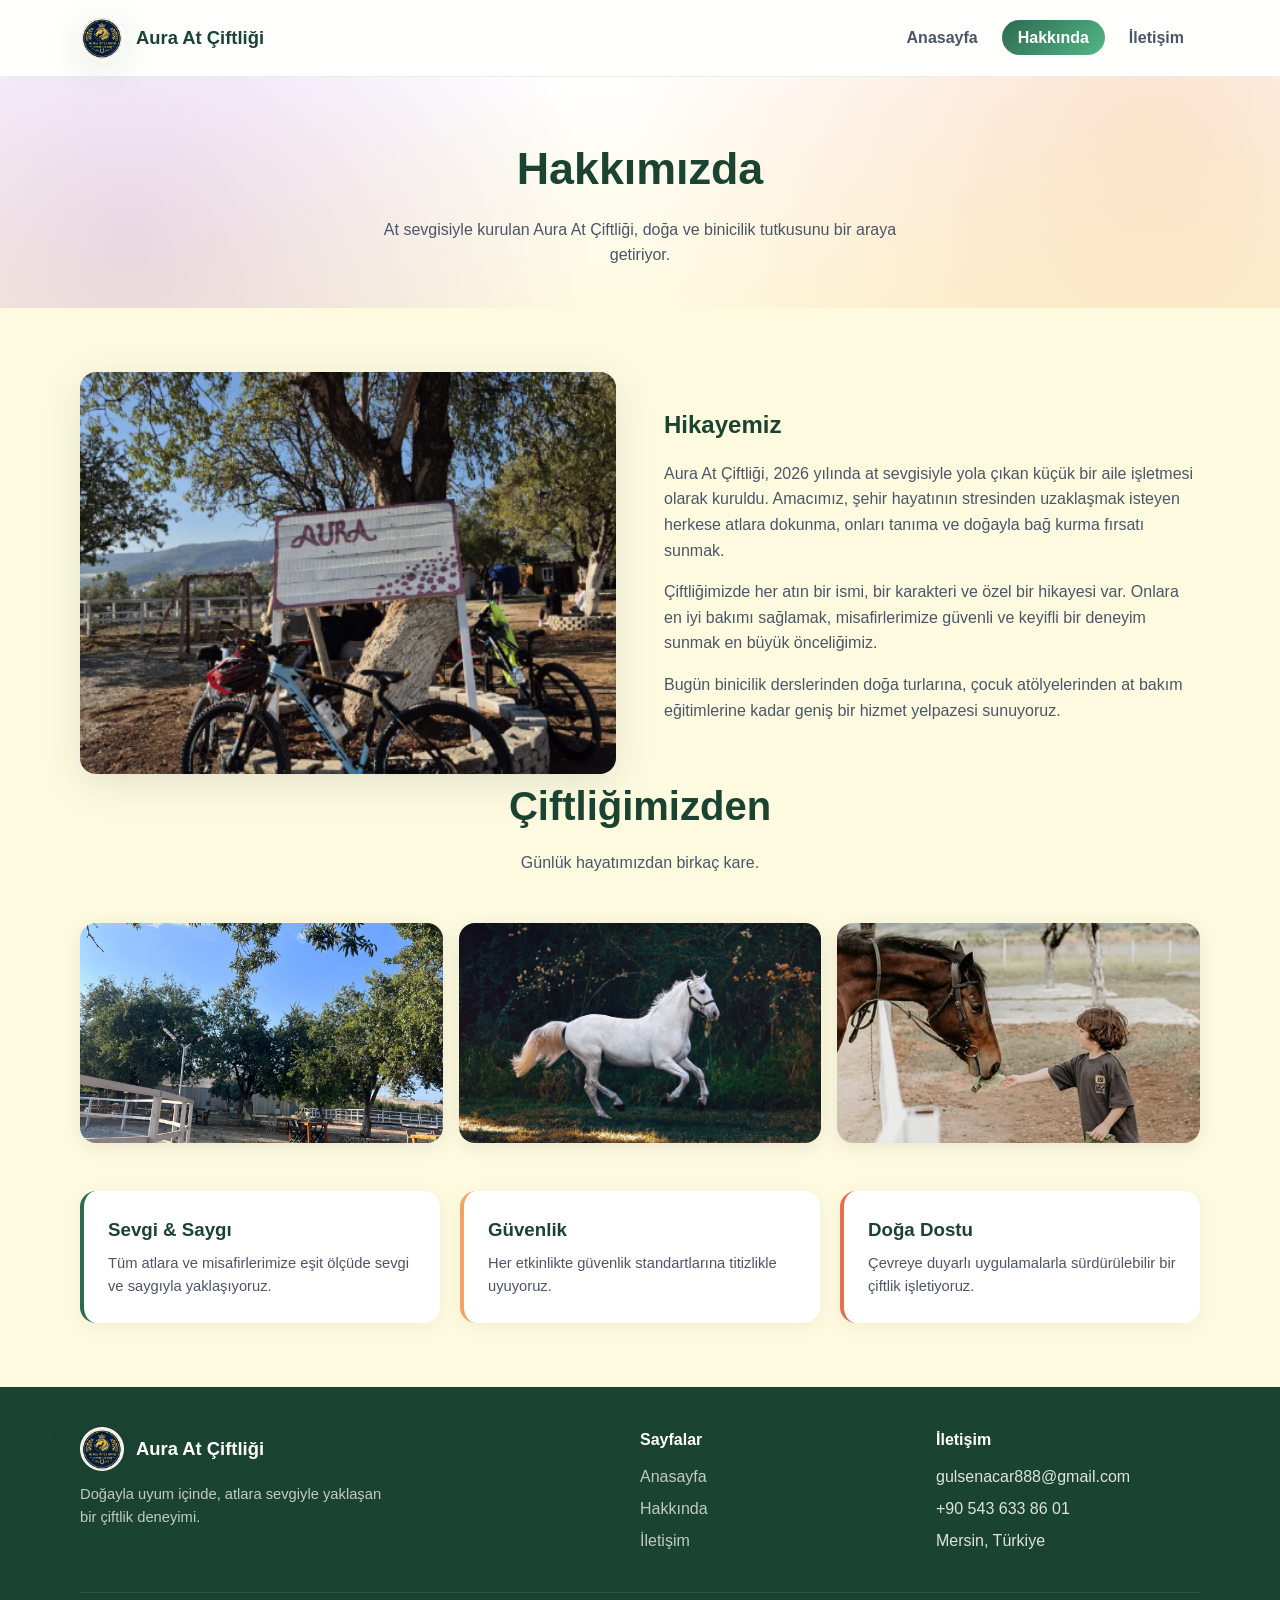
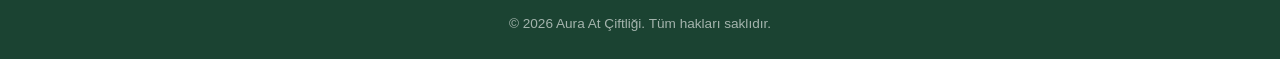
==== hakkimda.html @ 34ac8ce4 "Aura At Ciftligi statik web sitesini ekle Co-authored-by: Cursor <cursoragent@cursor.com>" ====
<!DOCTYPE html>
<html lang="tr">
<head>
  <meta charset="UTF-8">
  <meta name="viewport" content="width=device-width, initial-scale=1.0">
  <meta name="description" content="Aura At Çiftliği hakkında — hikayemiz, değerlerimiz ve misyonumuz.">
  <title>Aura At Çiftliği | Hakkında</title>
  <link rel="stylesheet" href="css/style.css">
</head>
<body>
  <header class="site-header">
    <div class="container header-inner">
      <a href="index.html" class="logo">
        <img src="images/logo.jpg" alt="" class="logo-image">
        Aura At Çiftliği
      </a>
      <button class="menu-toggle" aria-label="Menüyü aç/kapat">☰</button>
      <nav>
        <ul class="nav-list">
          <li><a href="index.html">Anasayfa</a></li>
          <li><a href="hakkimda.html" class="active">Hakkında</a></li>
          <li><a href="iletisim.html">İletişim</a></li>
        </ul>
      </nav>
    </div>
  </header>

  <main>
    <section class="page-header">
      <div class="container">
        <h1>Hakkımızda</h1>
        <p>At sevgisiyle kurulan Aura At Çiftliği, doğa ve binicilik tutkusunu bir araya getiriyor.</p>
      </div>
    </section>

    <section>
      <div class="container about-grid">
        <figure class="about-image">
          <img src="images/about.png" alt="Aura At Çiftliği'nde bir at">
        </figure>
        <div class="about-content">
          <h2>Hikayemiz</h2>
          <p>
            Aura At Çiftliği, 2026 yılında at sevgisiyle yola çıkan küçük bir aile işletmesi olarak kuruldu.
            Amacımız, şehir hayatının stresinden uzaklaşmak isteyen herkese atlara dokunma, onları tanıma
            ve doğayla bağ kurma fırsatı sunmak.
          </p>
          <p>
            Çiftliğimizde her atın bir ismi, bir karakteri ve özel bir hikayesi var. Onlara en iyi bakımı
            sağlamak, misafirlerimize güvenli ve keyifli bir deneyim sunmak en büyük önceliğimiz.
          </p>
          <p>
            Bugün binicilik derslerinden doğa turlarına, çocuk atölyelerinden at bakım eğitimlerine kadar
            geniş bir hizmet yelpazesi sunuyoruz.
          </p>
        </div>
      </div>

      <div class="container gallery-inline">
        <div class="section-title">
          <h2>Çiftliğimizden</h2>
          <p>Günlük hayatımızdan birkaç kare.</p>
        </div>
        <div class="gallery-grid gallery-grid-compact">
          <figure class="gallery-item">
            <img src="images/stable.jpg" alt="Ahır alanı">
          </figure>
          <figure class="gallery-item">
            <img src="images/nature-tour.jpg" alt="Çiftlik manzarası">
          </figure>
          <figure class="gallery-item">
            <img src="images/family.png" alt="Atlar ve misafirler">
          </figure>
        </div>
      </div>

      <div class="container">
        <div class="values-grid">
          <div class="value-item">
            <h3>Sevgi &amp; Saygı</h3>
            <p>Tüm atlara ve misafirlerimize eşit ölçüde sevgi ve saygıyla yaklaşıyoruz.</p>
          </div>
          <div class="value-item">
            <h3>Güvenlik</h3>
            <p>Her etkinlikte güvenlik standartlarına titizlikle uyuyoruz.</p>
          </div>
          <div class="value-item">
            <h3>Doğa Dostu</h3>
            <p>Çevreye duyarlı uygulamalarla sürdürülebilir bir çiftlik işletiyoruz.</p>
          </div>
        </div>
      </div>
    </section>
  </main>

  <footer class="site-footer">
    <div class="container">
      <div class="footer-grid">
        <div class="footer-brand">
          <div class="logo">
            <img src="images/logo.jpg" alt="" class="logo-image">
            Aura At Çiftliği
          </div>
          <p>Doğayla uyum içinde, atlara sevgiyle yaklaşan bir çiftlik deneyimi.</p>
        </div>
        <div class="footer-links">
          <h4>Sayfalar</h4>
          <ul>
            <li><a href="index.html">Anasayfa</a></li>
            <li><a href="hakkimda.html">Hakkında</a></li>
            <li><a href="iletisim.html">İletişim</a></li>
          </ul>
        </div>
        <div class="footer-links">
          <h4>İletişim</h4>
          <ul>
            <li>gulsenacar888@gmail.com</li>
            <li>+90 543 633 86 01</li>
            <li>Mersin, Türkiye</li>
          </ul>
        </div>
      </div>
      <div class="footer-bottom">
        &copy; 2026 Aura At Çiftliği. Tüm hakları saklıdır.
      </div>
    </div>
  </footer>

  <script src="js/main.js"></script>
</body>
</html>
---- css/style.css ----
:root {
  --green-dark: #1b4332;
  --green: #2d6a4f;
  --green-light: #52b788;
  --gold: #f4a261;
  --coral: #e76f51;
  --purple: #7209b7;
  --sky: #4895ef;
  --cream: #fefae0;
  --white: #ffffff;
  --text: #1a1a2e;
  --text-muted: #4a5568;
  --shadow: 0 10px 40px rgba(27, 67, 50, 0.12);
  --radius: 16px;
}

*,
*::before,
*::after {
  box-sizing: border-box;
  margin: 0;
  padding: 0;
}

html {
  scroll-behavior: smooth;
}

body {
  font-family: "Segoe UI", Tahoma, Geneva, Verdana, sans-serif;
  color: var(--text);
  background: var(--cream);
  line-height: 1.6;
  min-height: 100vh;
  display: flex;
  flex-direction: column;
}

img {
  max-width: 100%;
  display: block;
}

a {
  color: inherit;
  text-decoration: none;
}

.container {
  width: min(1120px, 92%);
  margin: 0 auto;
}

/* Header */
.site-header {
  position: sticky;
  top: 0;
  z-index: 100;
  background: rgba(255, 255, 255, 0.92);
  backdrop-filter: blur(12px);
  border-bottom: 1px solid rgba(45, 106, 79, 0.1);
}

.header-inner {
  display: flex;
  align-items: center;
  justify-content: space-between;
  padding: 1rem 0;
  gap: 1rem;
}

.logo {
  display: flex;
  align-items: center;
  gap: 0.75rem;
  font-weight: 700;
  font-size: 1.15rem;
  color: var(--green-dark);
}

.logo-icon,
.logo-image {
  width: 44px;
  height: 44px;
  border-radius: 50%;
  flex-shrink: 0;
  box-shadow: var(--shadow);
}

.logo-icon {
  background: linear-gradient(135deg, var(--green), var(--gold));
  display: grid;
  place-items: center;
  font-size: 1.4rem;
}

.logo-image {
  object-fit: cover;
}

.nav-list {
  display: flex;
  list-style: none;
  gap: 0.5rem;
}

.nav-list a {
  padding: 0.55rem 1rem;
  border-radius: 999px;
  font-weight: 600;
  color: var(--text-muted);
  transition: all 0.25s ease;
}

.nav-list a:hover,
.nav-list a.active {
  background: linear-gradient(135deg, var(--green), var(--green-light));
  color: var(--white);
}

.menu-toggle {
  display: none;
  background: none;
  border: none;
  font-size: 1.6rem;
  cursor: pointer;
  color: var(--green-dark);
}

/* Hero */
.hero {
  padding: 4.5rem 0 5rem;
  background:
    radial-gradient(circle at 85% 15%, rgba(244, 162, 97, 0.35), transparent 45%),
    radial-gradient(circle at 10% 80%, rgba(114, 9, 183, 0.18), transparent 40%),
    radial-gradient(circle at 50% 0%, rgba(72, 149, 239, 0.15), transparent 50%),
    linear-gradient(180deg, #fff 0%, var(--cream) 100%);
}

.hero-grid {
  display: grid;
  grid-template-columns: 1.1fr 0.9fr;
  gap: 3rem;
  align-items: center;
}

.hero-badge {
  display: inline-block;
  padding: 0.4rem 1rem;
  border-radius: 999px;
  background: linear-gradient(135deg, var(--coral), var(--gold));
  color: var(--white);
  font-size: 0.85rem;
  font-weight: 700;
  letter-spacing: 0.03em;
  margin-bottom: 1rem;
}

.hero h1 {
  font-size: clamp(2.2rem, 5vw, 3.5rem);
  line-height: 1.15;
  color: var(--green-dark);
  margin-bottom: 1rem;
}

.hero h1 span {
  background: linear-gradient(135deg, var(--green), var(--sky));
  -webkit-background-clip: text;
  background-clip: text;
  color: transparent;
}

.hero-text {
  font-size: 1.1rem;
  color: var(--text-muted);
  margin-bottom: 2rem;
  max-width: 540px;
}

.hero-actions {
  display: flex;
  flex-wrap: wrap;
  gap: 1rem;
}

.btn {
  display: inline-flex;
  align-items: center;
  justify-content: center;
  padding: 0.85rem 1.6rem;
  border-radius: 999px;
  font-weight: 700;
  border: none;
  cursor: pointer;
  transition: transform 0.2s ease, box-shadow 0.2s ease;
}

.btn:hover {
  transform: translateY(-2px);
}

.btn-primary {
  background: linear-gradient(135deg, var(--green), var(--green-light));
  color: var(--white);
  box-shadow: 0 8px 24px rgba(45, 106, 79, 0.3);
}

.btn-secondary {
  background: var(--white);
  color: var(--green-dark);
  border: 2px solid var(--green);
}

.hero-visual {
  position: relative;
}

.hero-card {
  background: var(--white);
  border-radius: var(--radius);
  padding: 2rem;
  box-shadow: var(--shadow);
  border: 1px solid rgba(45, 106, 79, 0.08);
}

.hero-card-top {
  height: 220px;
  border-radius: calc(var(--radius) - 4px);
  overflow: hidden;
  margin-bottom: 1.5rem;
}

.hero-photo {
  width: 100%;
  height: 100%;
  object-fit: cover;
}

.hero-stats {
  display: grid;
  grid-template-columns: repeat(3, 1fr);
  gap: 1rem;
  text-align: center;
}

.stat-value {
  font-size: 1.5rem;
  font-weight: 800;
  color: var(--green);
}

.stat-label {
  font-size: 0.8rem;
  color: var(--text-muted);
}

/* Sections */
section {
  padding: 4rem 0;
}

.section-title {
  text-align: center;
  margin-bottom: 3rem;
}

.section-title h2 {
  font-size: clamp(1.8rem, 4vw, 2.5rem);
  color: var(--green-dark);
  margin-bottom: 0.75rem;
}

.section-title p {
  color: var(--text-muted);
  max-width: 600px;
  margin: 0 auto;
}

.features {
  background: var(--white);
}

.feature-grid {
  display: grid;
  grid-template-columns: repeat(auto-fit, minmax(240px, 1fr));
  gap: 1.5rem;
}

.feature-card {
  padding: 0;
  border-radius: var(--radius);
  background: var(--cream);
  border: 1px solid rgba(45, 106, 79, 0.08);
  transition: transform 0.25s ease, box-shadow 0.25s ease;
  overflow: hidden;
}

.feature-photo {
  width: 100%;
  height: 180px;
  object-fit: cover;
}

.feature-card h3,
.feature-card p {
  padding: 0 1.5rem;
}

.feature-card h3 {
  margin-top: 1.25rem;
}

.feature-card p {
  padding-bottom: 1.5rem;
}

.feature-card:hover {
  transform: translateY(-4px);
  box-shadow: var(--shadow);
}

.feature-card h3 {
  margin-bottom: 0.5rem;
  color: var(--green-dark);
}

.feature-card p {
  color: var(--text-muted);
  font-size: 0.95rem;
}

.cta-banner {
  background: linear-gradient(135deg, var(--green-dark), var(--green), var(--sky));
  color: var(--white);
  text-align: center;
  padding: 3.5rem 2rem;
  border-radius: var(--radius);
  margin: 0 auto;
  max-width: 900px;
}

.cta-banner h2 {
  font-size: clamp(1.6rem, 3vw, 2.2rem);
  margin-bottom: 0.75rem;
}

.cta-banner p {
  opacity: 0.92;
  margin-bottom: 1.5rem;
}

.cta-banner .btn-primary {
  background: var(--white);
  color: var(--green-dark);
}

/* Page header (inner pages) */
.page-header {
  padding: 3.5rem 0 2.5rem;
  background:
    radial-gradient(circle at 90% 20%, rgba(244, 162, 97, 0.3), transparent 45%),
    radial-gradient(circle at 10% 70%, rgba(114, 9, 183, 0.15), transparent 40%),
    linear-gradient(180deg, #fff, var(--cream));
  text-align: center;
}

.page-header h1 {
  font-size: clamp(2rem, 4vw, 2.8rem);
  color: var(--green-dark);
  margin-bottom: 0.75rem;
}

.page-header p {
  color: var(--text-muted);
  max-width: 560px;
  margin: 0 auto;
}

/* About page */
.about-grid {
  display: grid;
  grid-template-columns: 1fr 1fr;
  gap: 3rem;
  align-items: center;
}

.about-image {
  aspect-ratio: 4 / 3;
  border-radius: var(--radius);
  overflow: hidden;
  box-shadow: var(--shadow);
  margin: 0;
}

.about-image img {
  width: 100%;
  height: 100%;
  object-fit: cover;
}

.gallery {
  background: var(--white);
}

.gallery-inline {
  margin-bottom: 1rem;
}

.gallery-grid {
  display: grid;
  grid-template-columns: repeat(4, 1fr);
  grid-auto-rows: 200px;
  gap: 1rem;
}

.gallery-grid-compact {
  grid-template-columns: repeat(3, 1fr);
  grid-auto-rows: 220px;
}

.gallery-item {
  margin: 0;
  border-radius: var(--radius);
  overflow: hidden;
  box-shadow: 0 4px 20px rgba(0, 0, 0, 0.08);
}

.gallery-item img {
  width: 100%;
  height: 100%;
  object-fit: cover;
  transition: transform 0.35s ease;
}

.gallery-item:hover img {
  transform: scale(1.05);
}

.gallery-item-large {
  grid-column: span 2;
  grid-row: span 2;
}

.gallery-item-wide {
  grid-column: span 2;
}

.about-content h2 {
  color: var(--green-dark);
  margin-bottom: 1rem;
}

.about-content p {
  color: var(--text-muted);
  margin-bottom: 1rem;
}

.values-grid {
  display: grid;
  grid-template-columns: repeat(auto-fit, minmax(200px, 1fr));
  gap: 1.25rem;
  margin-top: 3rem;
}

.value-item {
  padding: 1.5rem;
  border-radius: var(--radius);
  background: var(--white);
  border-left: 4px solid var(--green);
  box-shadow: 0 4px 20px rgba(0, 0, 0, 0.05);
}

.value-item:nth-child(2) { border-color: var(--gold); }
.value-item:nth-child(3) { border-color: var(--coral); }

.value-item h3 {
  color: var(--green-dark);
  margin-bottom: 0.4rem;
}

.value-item p {
  color: var(--text-muted);
  font-size: 0.92rem;
}

/* Contact page */
.contact-grid {
  display: grid;
  grid-template-columns: 1fr 1.2fr;
  gap: 2.5rem;
}

.contact-info {
  display: flex;
  flex-direction: column;
  gap: 1.25rem;
}

.info-card {
  padding: 1.5rem;
  border-radius: var(--radius);
  background: var(--white);
  box-shadow: 0 4px 20px rgba(0, 0, 0, 0.05);
  display: flex;
  gap: 1rem;
  align-items: flex-start;
}

.info-icon {
  width: 48px;
  height: 48px;
  border-radius: 12px;
  display: grid;
  place-items: center;
  font-size: 1.3rem;
  flex-shrink: 0;
}

.info-card:nth-child(1) .info-icon { background: rgba(45, 106, 79, 0.15); }
.info-card:nth-child(2) .info-icon { background: rgba(244, 162, 97, 0.25); }
.info-card:nth-child(3) .info-icon { background: rgba(72, 149, 239, 0.15); }

.info-card h3 {
  font-size: 1rem;
  color: var(--green-dark);
  margin-bottom: 0.25rem;
}

.info-card p {
  color: var(--text-muted);
  font-size: 0.95rem;
}

.contact-form {
  background: var(--white);
  padding: 2rem;
  border-radius: var(--radius);
  box-shadow: var(--shadow);
}

.contact-form h2 {
  color: var(--green-dark);
  margin-bottom: 1.5rem;
}

.form-group {
  margin-bottom: 1.25rem;
}

.form-group label {
  display: block;
  font-weight: 600;
  margin-bottom: 0.4rem;
  color: var(--green-dark);
  font-size: 0.9rem;
}

.form-group input,
.form-group textarea,
.form-group select {
  width: 100%;
  padding: 0.85rem 1rem;
  border: 2px solid rgba(45, 106, 79, 0.15);
  border-radius: 12px;
  font: inherit;
  background: var(--cream);
  transition: border-color 0.2s ease;
}

.form-group input:focus,
.form-group textarea:focus,
.form-group select:focus {
  outline: none;
  border-color: var(--green);
}

.form-group textarea {
  min-height: 140px;
  resize: vertical;
}

.form-success {
  display: none;
  margin-top: 1rem;
  padding: 1rem;
  border-radius: 12px;
  background: rgba(82, 183, 136, 0.15);
  color: var(--green-dark);
  font-weight: 600;
}

.form-success.show {
  display: block;
}

.form-error {
  display: none;
  margin-top: 1rem;
  padding: 1rem;
  border-radius: 12px;
  background: rgba(231, 111, 81, 0.15);
  color: #9b2226;
  font-weight: 600;
}

.form-error.show {
  display: block;
}

.btn:disabled {
  opacity: 0.7;
  cursor: not-allowed;
  transform: none;
}

.honeypot {
  position: absolute;
  left: -9999px;
  width: 1px;
  height: 1px;
  overflow: hidden;
  opacity: 0;
  pointer-events: none;
}

.form-privacy {
  margin-top: 1rem;
  font-size: 0.82rem;
  color: var(--text-muted);
}

/* Footer */
.site-footer {
  margin-top: auto;
  background: var(--green-dark);
  color: rgba(255, 255, 255, 0.85);
  padding: 2.5rem 0 1.5rem;
}

.footer-grid {
  display: grid;
  grid-template-columns: 2fr 1fr 1fr;
  gap: 2rem;
  margin-bottom: 2rem;
}

.footer-brand .logo {
  color: var(--white);
  margin-bottom: 0.75rem;
}

.footer-brand p {
  font-size: 0.92rem;
  opacity: 0.85;
  max-width: 320px;
}

.footer-links h4 {
  margin-bottom: 0.75rem;
  color: var(--white);
}

.footer-links ul {
  list-style: none;
}

.footer-links li {
  margin-bottom: 0.4rem;
}

.footer-links a {
  opacity: 0.85;
  transition: opacity 0.2s ease;
}

.footer-links a:hover {
  opacity: 1;
  color: var(--gold);
}

.footer-bottom {
  border-top: 1px solid rgba(255, 255, 255, 0.12);
  padding-top: 1.25rem;
  text-align: center;
  font-size: 0.85rem;
  opacity: 0.7;
}

/* Responsive */
@media (max-width: 900px) {
  .hero-grid,
  .about-grid,
  .contact-grid,
  .footer-grid {
    grid-template-columns: 1fr;
  }

  .hero-visual {
    order: -1;
  }

  .gallery-grid {
    grid-template-columns: repeat(2, 1fr);
    grid-auto-rows: 180px;
  }

  .gallery-item-large,
  .gallery-item-wide {
    grid-column: span 2;
    grid-row: span 1;
  }

  .gallery-grid-compact {
    grid-template-columns: 1fr;
  }
}

@media (max-width: 640px) {
  .menu-toggle {
    display: block;
  }

  .nav-list {
    position: absolute;
    top: 100%;
    left: 0;
    right: 0;
    flex-direction: column;
    background: var(--white);
    padding: 1rem;
    border-bottom: 1px solid rgba(45, 106, 79, 0.1);
    display: none;
  }

  .nav-list.open {
    display: flex;
  }

  .site-header .container {
    position: relative;
  }

  .hero-stats {
    grid-template-columns: 1fr;
  }
}
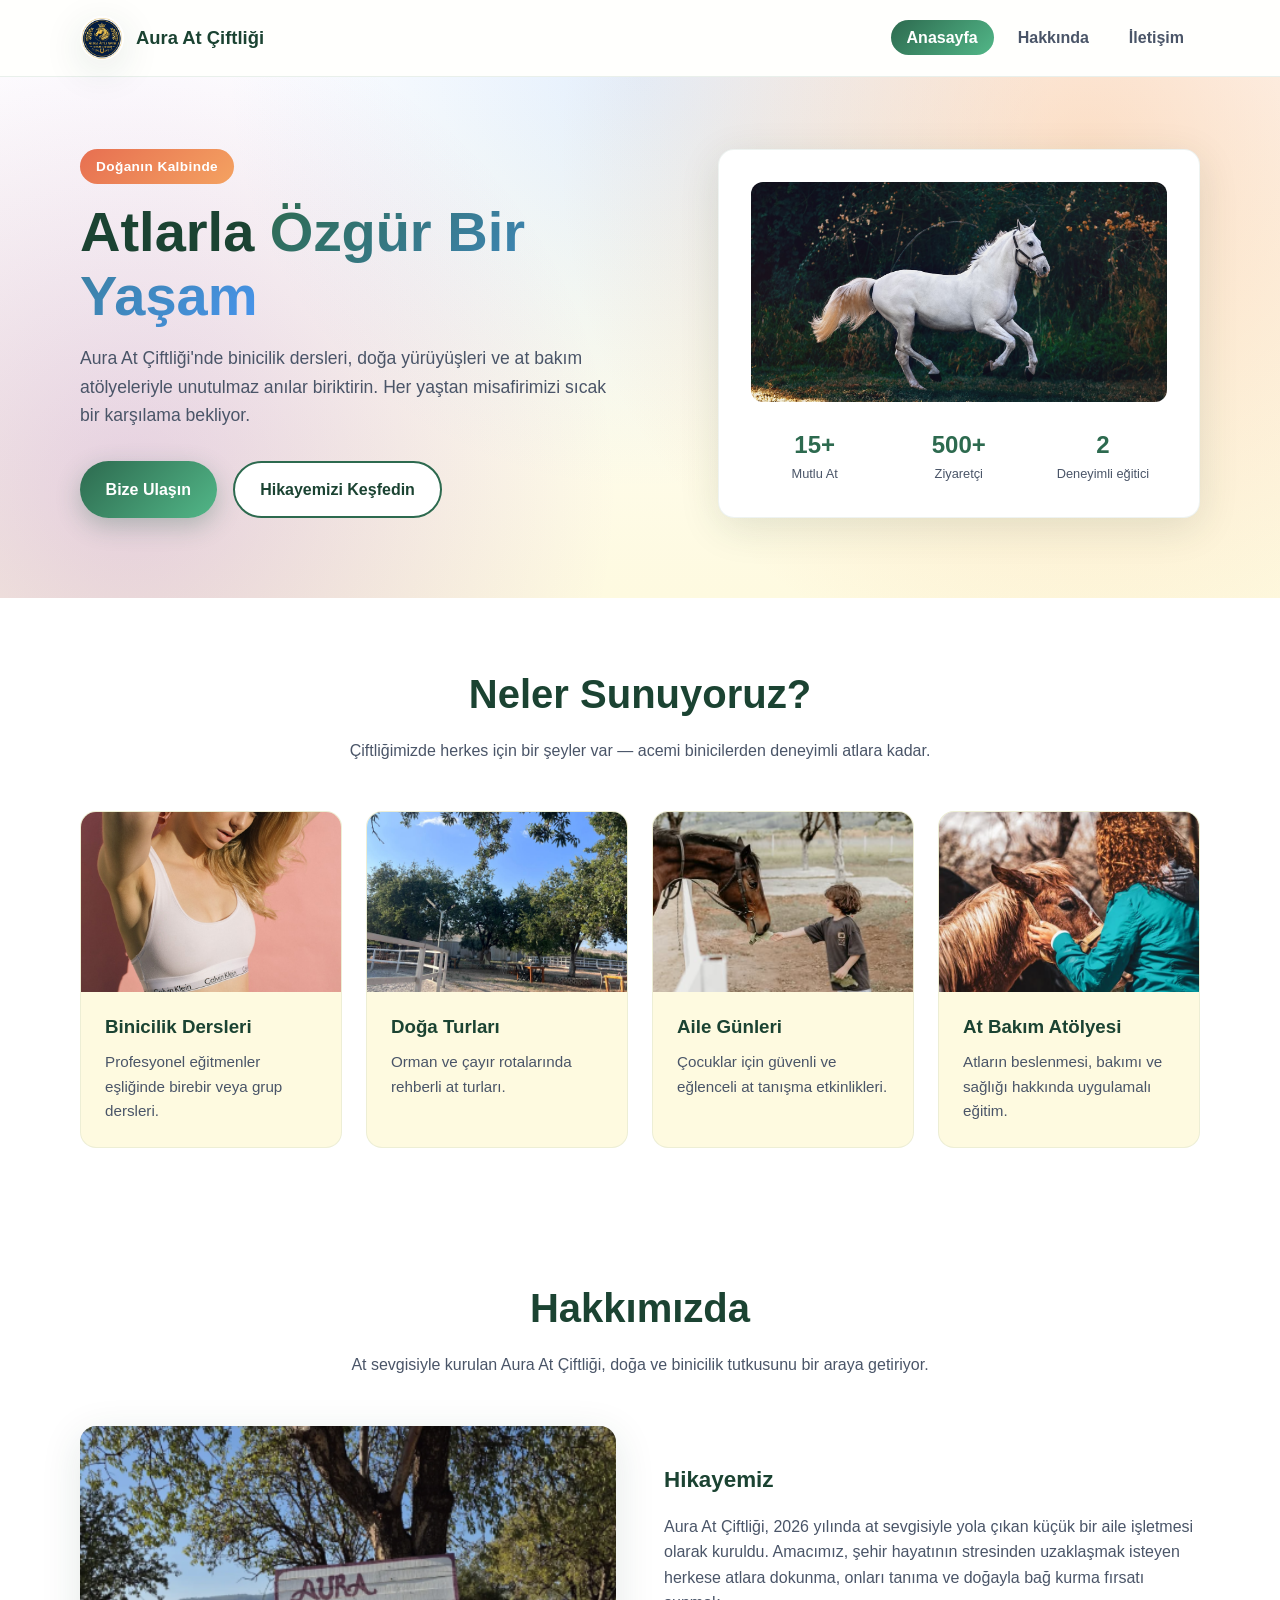
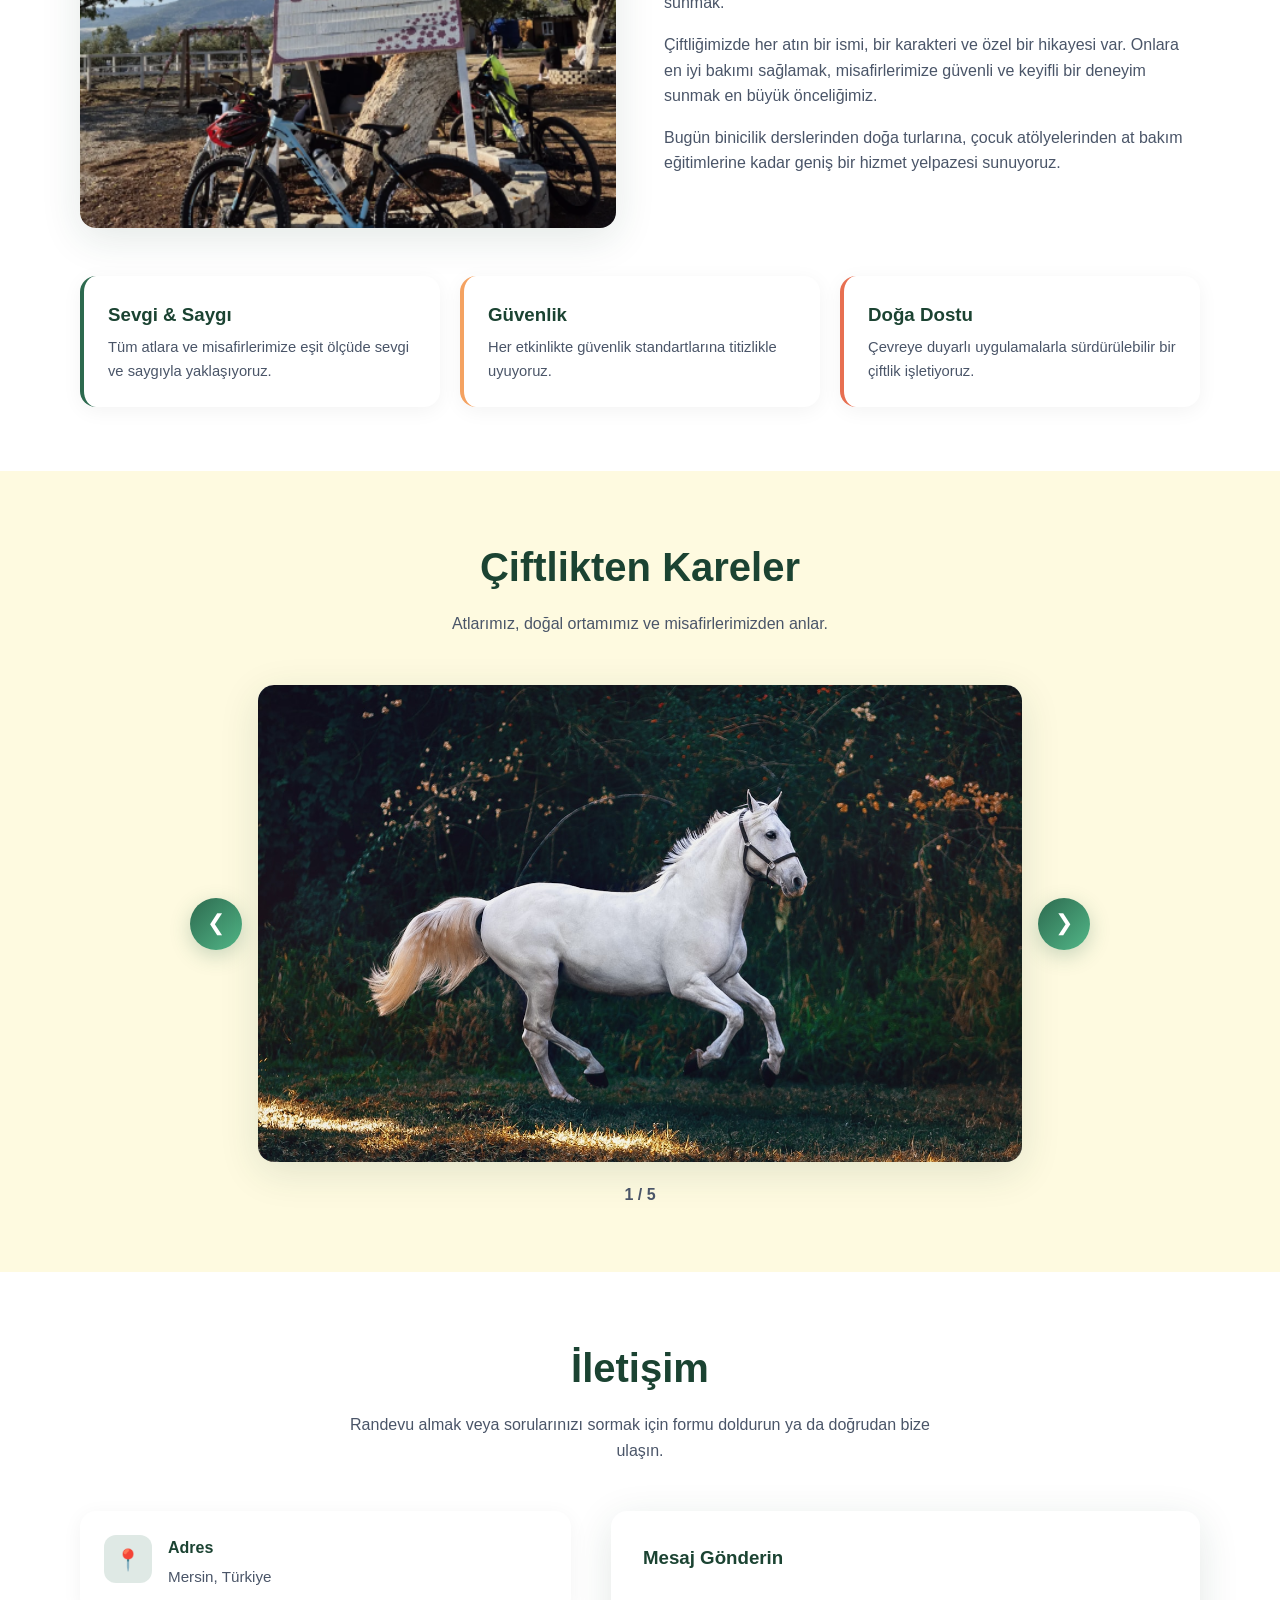
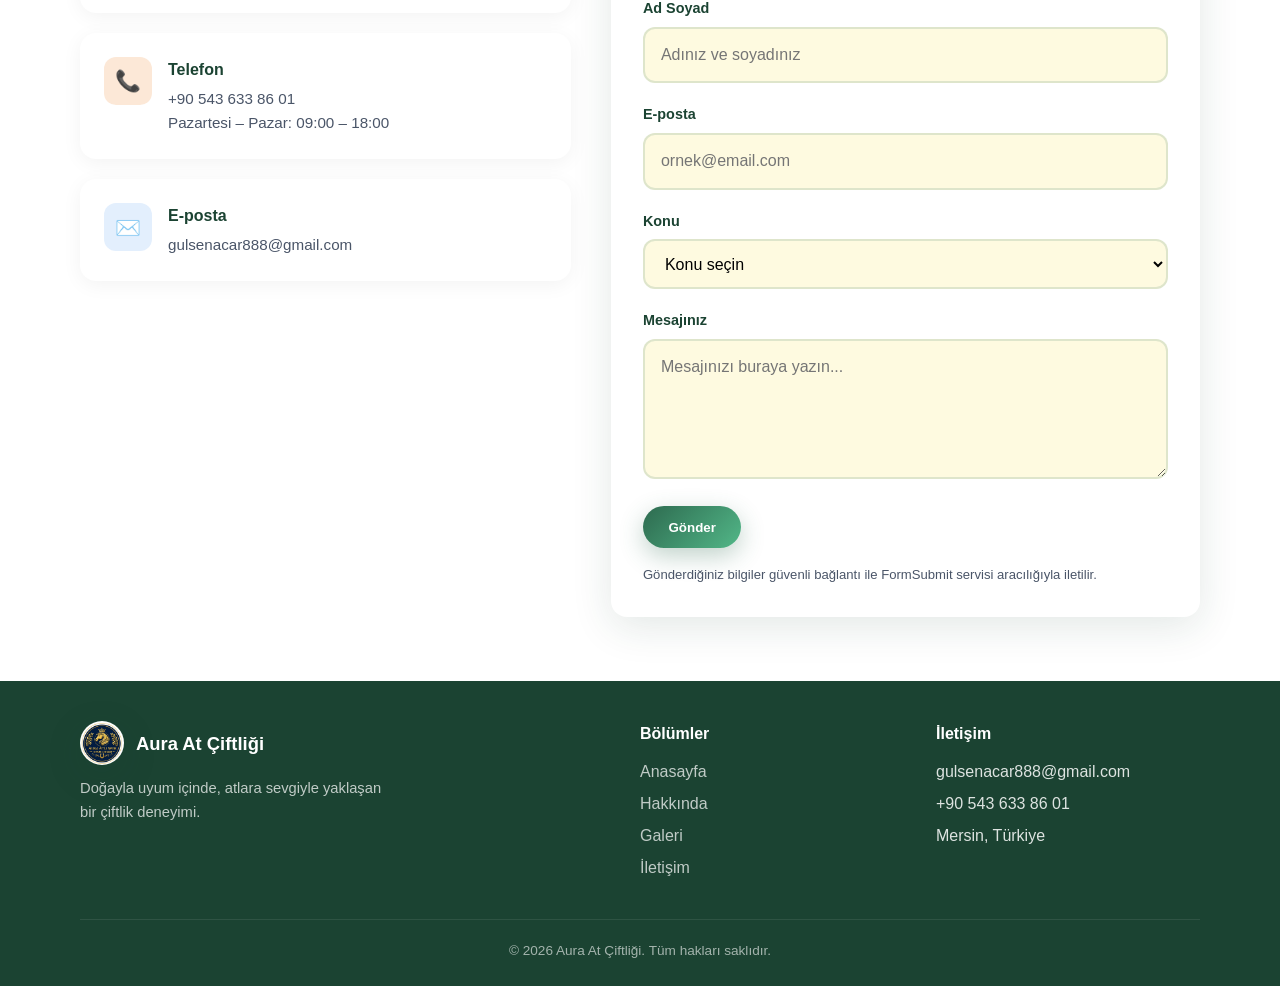
==== commit f5aa442c: "Tek sayfa duzeni ve galeri kaydirici ekle Co-authored-by: Cursor <cursoragent@cursor.com>" ====
--- a/hakkimda.html
+++ b/hakkimda.html
@@ -2,130 +2,11 @@
 <html lang="tr">
 <head>
   <meta charset="UTF-8">
-  <meta name="viewport" content="width=device-width, initial-scale=1.0">
-  <meta name="description" content="Aura At Çiftliği hakkında — hikayemiz, değerlerimiz ve misyonumuz.">
-  <title>Aura At Çiftliği | Hakkında</title>
-  <link rel="stylesheet" href="css/style.css">
+  <meta http-equiv="refresh" content="0; url=index.html#hakkimda">
+  <title>Yönlendiriliyor...</title>
+  <script>location.replace("index.html#hakkimda");</script>
 </head>
 <body>
-  <header class="site-header">
-    <div class="container header-inner">
-      <a href="index.html" class="logo">
-        <img src="images/logo.jpg" alt="" class="logo-image">
-        Aura At Çiftliği
-      </a>
-      <button class="menu-toggle" aria-label="Menüyü aç/kapat">☰</button>
-      <nav>
-        <ul class="nav-list">
-          <li><a href="index.html">Anasayfa</a></li>
-          <li><a href="hakkimda.html" class="active">Hakkında</a></li>
-          <li><a href="iletisim.html">İletişim</a></li>
-        </ul>
-      </nav>
-    </div>
-  </header>
-
-  <main>
-    <section class="page-header">
-      <div class="container">
-        <h1>Hakkımızda</h1>
-        <p>At sevgisiyle kurulan Aura At Çiftliği, doğa ve binicilik tutkusunu bir araya getiriyor.</p>
-      </div>
-    </section>
-
-    <section>
-      <div class="container about-grid">
-        <figure class="about-image">
-          <img src="images/about.png" alt="Aura At Çiftliği'nde bir at">
-        </figure>
-        <div class="about-content">
-          <h2>Hikayemiz</h2>
-          <p>
-            Aura At Çiftliği, 2026 yılında at sevgisiyle yola çıkan küçük bir aile işletmesi olarak kuruldu.
-            Amacımız, şehir hayatının stresinden uzaklaşmak isteyen herkese atlara dokunma, onları tanıma
-            ve doğayla bağ kurma fırsatı sunmak.
-          </p>
-          <p>
-            Çiftliğimizde her atın bir ismi, bir karakteri ve özel bir hikayesi var. Onlara en iyi bakımı
-            sağlamak, misafirlerimize güvenli ve keyifli bir deneyim sunmak en büyük önceliğimiz.
-          </p>
-          <p>
-            Bugün binicilik derslerinden doğa turlarına, çocuk atölyelerinden at bakım eğitimlerine kadar
-            geniş bir hizmet yelpazesi sunuyoruz.
-          </p>
-        </div>
-      </div>
-
-      <div class="container gallery-inline">
-        <div class="section-title">
-          <h2>Çiftliğimizden</h2>
-          <p>Günlük hayatımızdan birkaç kare.</p>
-        </div>
-        <div class="gallery-grid gallery-grid-compact">
-          <figure class="gallery-item">
-            <img src="images/stable.jpg" alt="Ahır alanı">
-          </figure>
-          <figure class="gallery-item">
-            <img src="images/nature-tour.jpg" alt="Çiftlik manzarası">
-          </figure>
-          <figure class="gallery-item">
-            <img src="images/family.png" alt="Atlar ve misafirler">
-          </figure>
-        </div>
-      </div>
-
-      <div class="container">
-        <div class="values-grid">
-          <div class="value-item">
-            <h3>Sevgi &amp; Saygı</h3>
-            <p>Tüm atlara ve misafirlerimize eşit ölçüde sevgi ve saygıyla yaklaşıyoruz.</p>
-          </div>
-          <div class="value-item">
-            <h3>Güvenlik</h3>
-            <p>Her etkinlikte güvenlik standartlarına titizlikle uyuyoruz.</p>
-          </div>
-          <div class="value-item">
-            <h3>Doğa Dostu</h3>
-            <p>Çevreye duyarlı uygulamalarla sürdürülebilir bir çiftlik işletiyoruz.</p>
-          </div>
-        </div>
-      </div>
-    </section>
-  </main>
-
-  <footer class="site-footer">
-    <div class="container">
-      <div class="footer-grid">
-        <div class="footer-brand">
-          <div class="logo">
-            <img src="images/logo.jpg" alt="" class="logo-image">
-            Aura At Çiftliği
-          </div>
-          <p>Doğayla uyum içinde, atlara sevgiyle yaklaşan bir çiftlik deneyimi.</p>
-        </div>
-        <div class="footer-links">
-          <h4>Sayfalar</h4>
-          <ul>
-            <li><a href="index.html">Anasayfa</a></li>
-            <li><a href="hakkimda.html">Hakkında</a></li>
-            <li><a href="iletisim.html">İletişim</a></li>
-          </ul>
-        </div>
-        <div class="footer-links">
-          <h4>İletişim</h4>
-          <ul>
-            <li>gulsenacar888@gmail.com</li>
-            <li>+90 543 633 86 01</li>
-            <li>Mersin, Türkiye</li>
-          </ul>
-        </div>
-      </div>
-      <div class="footer-bottom">
-        &copy; 2026 Aura At Çiftliği. Tüm hakları saklıdır.
-      </div>
-    </div>
-  </footer>
-
-  <script src="js/main.js"></script>
+  <p><a href="index.html#hakkimda">Hakkında bölümüne git</a></p>
 </body>
 </html>
